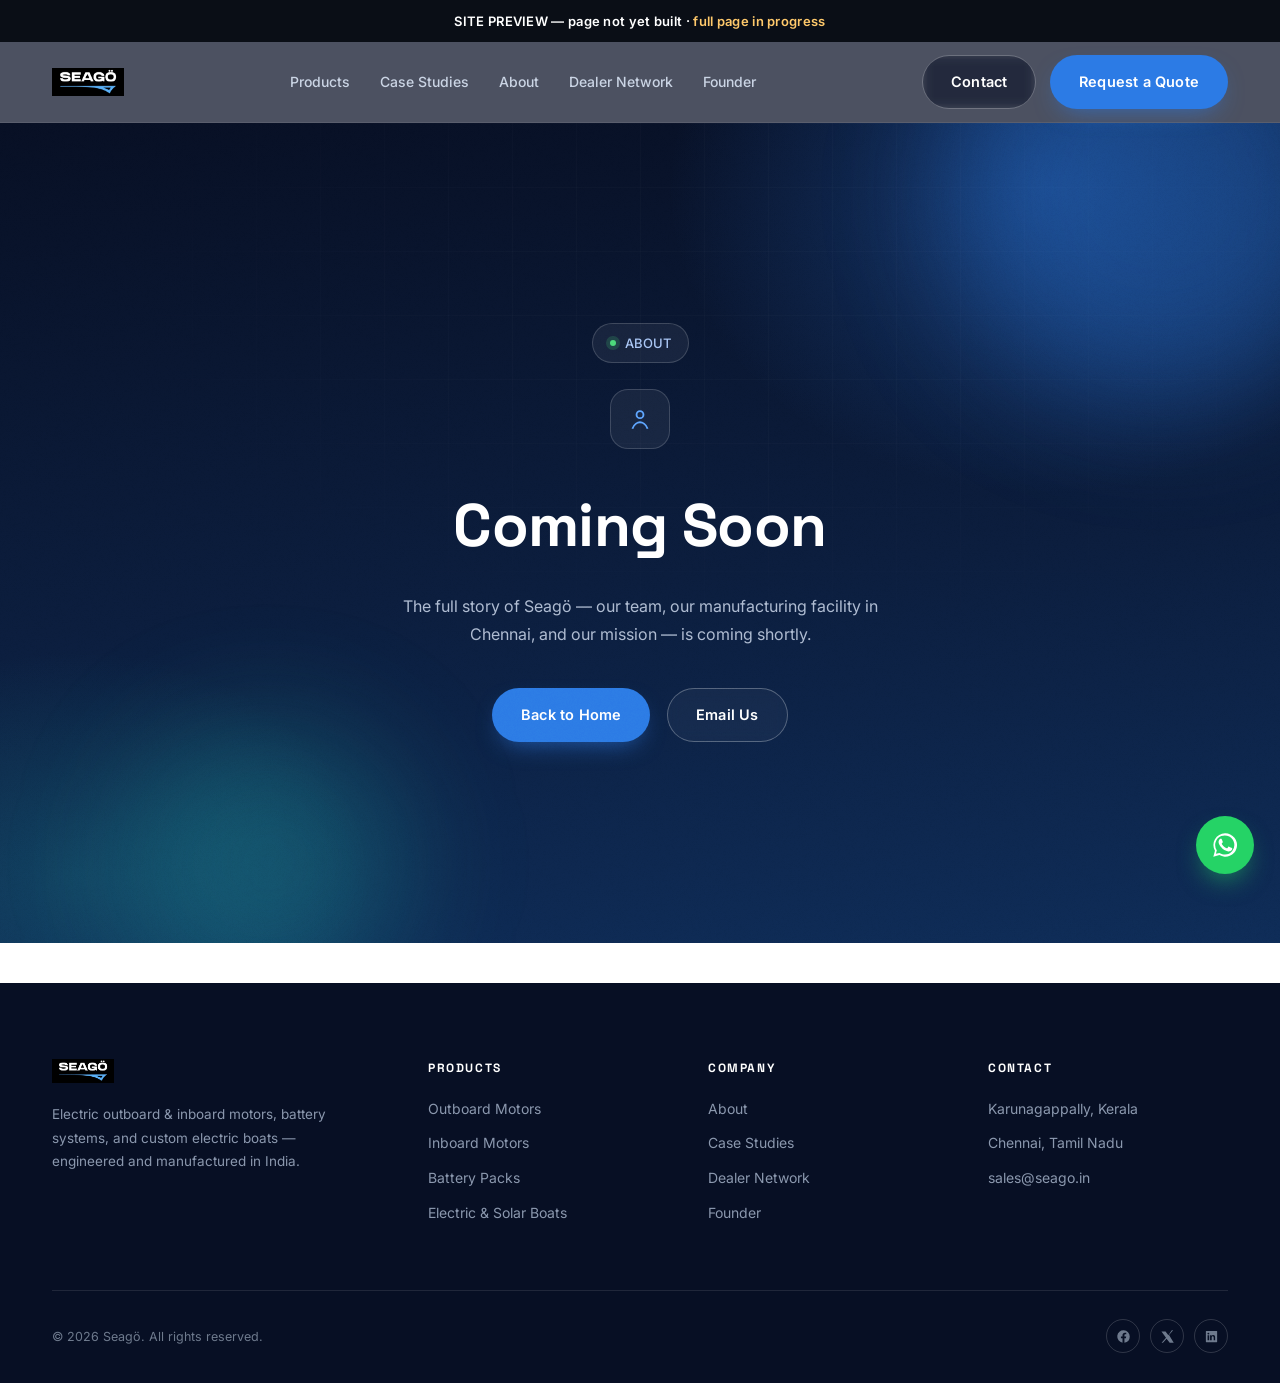
==== about.html @ 205a4355 "Add files via upload" ====
<!DOCTYPE html>
<html lang="en">
<head>
<title>Seagö — About (Coming Soon)</title>

<script>document.documentElement.classList.add('js-ready');</script>
<meta charset="UTF-8">
<meta name="viewport" content="width=device-width, initial-scale=1.0">
<meta name="robots" content="noindex">
<link rel="icon" type="image/svg+xml" href="assets/favicon.svg">
<link rel="preconnect" href="https://fonts.googleapis.com">
<link rel="preconnect" href="https://fonts.gstatic.com" crossorigin>
<link href="https://fonts.googleapis.com/css2?family=Space+Grotesk:wght@500;600;700&family=Inter:wght@400;500;600;700;800&display=swap" rel="stylesheet">
<link rel="stylesheet" href="css/style.css">
<script src="js/main.js" defer></script>
</head>
<body>

<div class="progress" id="progressBar"></div>
<div class="preview-banner">SITE PREVIEW — page not yet built · <span>full page in progress</span></div>

<!-- ================= NAV ================= -->
<header class="nav">
  <div class="wrap nav-row">
    <a class="nav-logo" href="#top"><img src="assets/seago-logo.png" alt="Seagö"></a>
    <nav class="nav-links">
      <a href="products.html">Products</a>
      <a href="case-studies.html">Case Studies</a>
      <a href="about.html">About</a>
      <a href="dealer-network.html">Dealer Network</a>
      <a href="founder.html">Founder</a>
    </nav>
    <div class="nav-cta">
      <a class="btn btn-ghost magnetic" href="contact.html">Contact</a>
      <a class="btn btn-primary magnetic" href="contact.html">Request a Quote</a>
      <button class="burger" id="burger" aria-label="Menu"><span></span><span></span><span></span></button>
    </div>
  </div>
</header>

<div class="mobile-menu" id="mobileMenu">
  <a href="products.html">Products</a>
  <a href="case-studies.html">Case Studies</a>
  <a href="about.html">About</a>
  <a href="dealer-network.html">Dealer Network</a>
  <a href="founder.html">Founder</a>
  <a href="contact.html">Contact</a>
  <a class="btn btn-primary" href="contact.html">Request a Quote</a>
</div>

<!-- ================= COMING SOON ================= -->
<section class="hero soon">
  <div class="grid-overlay"></div>
  <div class="blob blob-1" data-depth="18"></div>
  <div class="blob blob-2" data-depth="-12"></div>
  <div class="cursor-glow"></div>

  <div class="wrap soon-wrap">
    <div class="hero-badge"><span class="dot"></span> ABOUT</div>
    <div class="soon-icon"><svg viewBox="0 0 24 24" fill="none" stroke="currentColor" stroke-width="1.7"><circle cx="12" cy="8" r="3.2"/><path d="M5 21c1.5-4.5 5-6 7-6s5.5 1.5 7 6"/></svg></div>
    <h1 class="soon-title">Coming Soon</h1>
    <p class="soon-text">The full story of Seagö — our team, our manufacturing facility in Chennai, and our mission — is coming shortly.</p>
    <div class="hero-actions">
      <a class="btn btn-primary magnetic" href="index.html">Back to Home</a>
      <a class="btn btn-ghost magnetic" href="mailto:sales@seago.in">Email Us</a>
    </div>
  </div>
</section>

<!-- ================= FOOTER ================= -->
<footer>
  <div class="wrap">
    <div class="footer-grid">
      <div>
        <div class="footer-logo"><img src="assets/seago-logo.png" alt="Seagö"></div>
        <p>Electric outboard &amp; inboard motors, battery systems, and custom electric boats — engineered and manufactured in India.</p>
      </div>
      <div class="footer-col">
        <h5>Products</h5>
        <a href="products.html">Outboard Motors</a>
        <a href="products.html">Inboard Motors</a>
        <a href="products.html">Battery Packs</a>
        <a href="products.html">Electric &amp; Solar Boats</a>
      </div>
      <div class="footer-col">
        <h5>Company</h5>
        <a href="about.html">About</a>
        <a href="case-studies.html">Case Studies</a>
        <a href="dealer-network.html">Dealer Network</a>
        <a href="founder.html">Founder</a>
      </div>
      <div class="footer-col">
        <h5>Contact</h5>
        <a href="contact.html">Karunagappally, Kerala</a>
        <a href="contact.html">Chennai, Tamil Nadu</a>
        <a href="mailto:sales@seago.in">sales@seago.in</a>
      </div>
    </div>
    <div class="footer-bottom">
      <span>© 2026 Seagö. All rights reserved.</span>
      <div class="footer-social">
        <a href="#"><svg viewBox="0 0 24 24" fill="currentColor"><path d="M22 12a10 10 0 1 0-11.6 9.9v-7H7.9V12h2.5V9.8c0-2.5 1.5-3.9 3.8-3.9 1.1 0 2.2.2 2.2.2v2.4h-1.3c-1.2 0-1.6.8-1.6 1.6V12h2.8l-.4 2.9h-2.4v7A10 10 0 0 0 22 12z"/></svg></a>
        <a href="#"><svg viewBox="0 0 24 24" fill="currentColor"><path d="M18.9 2H21l-6.6 7.5L22 22h-6.5l-5-6.6L4.7 22H2.6l7-8-7.3-9.9h6.6l4.5 6z"/></svg></a>
        <a href="#"><svg viewBox="0 0 24 24" fill="currentColor"><path d="M20.4 3H3.6A.6.6 0 0 0 3 3.6v16.8a.6.6 0 0 0 .6.6h16.8a.6.6 0 0 0 .6-.6V3.6a.6.6 0 0 0-.6-.6zM8.3 18.1H5.7V9.9h2.6v8.2zM7 8.8a1.5 1.5 0 1 1 0-3 1.5 1.5 0 0 1 0 3zm11.1 9.3h-2.6v-4.3c0-1 0-2.4-1.5-2.4s-1.7 1.1-1.7 2.3v4.4H9.7V9.9h2.5v1.1a2.7 2.7 0 0 1 2.5-1.4c2.6 0 3.1 1.7 3.1 4v4.5z"/></svg></a>
      </div>
    </div>
  </div>
</footer>

<!-- ================= WHATSAPP FLOAT ================= -->
<a class="wa-float" href="#" aria-label="Chat on WhatsApp">
  <span class="wa-tip">Chat with us</span>
  <svg viewBox="0 0 24 24"><path d="M17.5 14.4c-.3-.1-1.7-.9-2-1-.3-.1-.5-.1-.6.1-.2.3-.7 1-.9 1.2-.2.2-.3.2-.6.1-.3-.1-1.3-.5-2.4-1.5-.9-.8-1.5-1.8-1.7-2.1-.2-.3 0-.5.1-.6.1-.1.3-.3.4-.5.1-.1.2-.3.3-.4.1-.2 0-.4 0-.5 0-.1-.6-1.5-.8-2-.2-.5-.4-.5-.6-.5h-.5c-.2 0-.5.1-.7.3-.3.3-1 1-1 2.4s1 2.8 1.1 3c.1.2 2 3.1 4.9 4.3.7.3 1.2.5 1.7.6.7.2 1.3.2 1.8.1.5-.1 1.7-.7 2-1.4.2-.6.2-1.2.2-1.3-.1-.1-.3-.2-.6-.3z"/><path d="M12 2a10 10 0 0 0-8.6 15L2 22l5.2-1.4A10 10 0 1 0 12 2zm0 18.2c-1.6 0-3.1-.4-4.4-1.2l-.3-.2-3.1.8.8-3-.2-.3A8.2 8.2 0 1 1 12 20.2z"/></svg>
</a>

</body>
</html>
---- css/style.css ----
/* =====================================================================
   Seagö — Homepage v1
   Design tokens
   ===================================================================== */
:root{
  --navy:#070F24;
  --navy-2:#0B1D3D;
  --navy-3:#0E2C57;
  --blue:#2C7BE5;
  --blue-2:#5FA6FF;
  --cyan:#28D4C8;
  --ink:#0E1420;
  --slate:#4B5768;
  --muted:#8892A4;
  --line:#E6E9EF;
  --bg-soft:#F5F7FA;
  --ph-a:#E9EDF2;
  --ph-b:#DCE3EA;
  --radius:18px;
  --maxw:1240px;
}
*{box-sizing:border-box; margin:0; padding:0;}
html{scroll-behavior:smooth;}
body{
  font-family:'Inter',-apple-system,BlinkMacSystemFont,'Segoe UI',sans-serif;
  color:var(--ink);
  background:#fff;
  -webkit-font-smoothing:antialiased;
  line-height:1.55;
  overflow-x:hidden;
}
h1,h2,h3,h4,.disp{ font-family:'Space Grotesk',sans-serif; letter-spacing:-0.01em; }
img{max-width:100%; display:block;}
a{text-decoration:none; color:inherit;}
.wrap{max-width:var(--maxw); margin:0 auto; padding:0 32px;}
.eyebrow{ font-size:12px; font-weight:700; letter-spacing:3px; text-transform:uppercase; font-family:'Space Grotesk',sans-serif;}

/* ---------- buttons ---------- */
.btn{
  display:inline-flex; align-items:center; gap:9px;
  padding:15px 28px; border-radius:999px; font-weight:600; font-size:14.5px;
  letter-spacing:.2px; border:1px solid transparent; cursor:pointer;
  transition:transform .35s cubic-bezier(.2,.8,.2,1), background .25s, border-color .25s, box-shadow .35s;
  white-space:nowrap; position:relative;
}
.btn-primary{ background:var(--blue); color:#fff; box-shadow:0 10px 24px -10px rgba(44,123,229,.7); }
.btn-primary:hover{ background:#1f68cc; box-shadow:0 14px 30px -8px rgba(44,123,229,.85); }
.btn-ghost{ background:rgba(255,255,255,.04); color:#fff; border-color:rgba(255,255,255,.28); backdrop-filter:blur(6px); }
.btn-ghost:hover{ border-color:#fff; background:rgba(255,255,255,.1); }
.btn-outline{ background:transparent; color:var(--navy); border-color:var(--line); }
.btn-outline:hover{ border-color:var(--navy); }
.magnetic{ will-change:transform; }

/* ---------- skeleton placeholders (empty headers / copy) ---------- */
.skel{
  display:block; border-radius:8px;
  background:linear-gradient(90deg, var(--ph-a) 25%, var(--ph-b) 42%, var(--ph-a) 58%);
  background-size:300% 100%;
  animation:shimmer 2.6s ease-in-out infinite;
}
.skel.light{ background:linear-gradient(90deg, rgba(255,255,255,.13) 25%, rgba(255,255,255,.28) 42%, rgba(255,255,255,.13) 58%); background-size:300% 100%; }
@keyframes shimmer{ 0%{background-position:200% 0;} 100%{background-position:-200% 0;} }

/* ---------- image placeholders ---------- */
.ph{
  position:relative; border-radius:var(--radius); overflow:hidden;
  background:repeating-linear-gradient(135deg, var(--ph-a), var(--ph-a) 14px, var(--ph-b) 14px, var(--ph-b) 28px);
  border:1.5px dashed #C7CFDA;
  display:flex; align-items:center; justify-content:center;
  transition:border-color .3s;
}
.card:hover .ph, .case-card:hover .ph{ border-color:var(--blue-2); }
.ph__chip{
  position:absolute; top:14px; left:14px; background:rgba(255,255,255,.9); backdrop-filter:blur(4px);
  border-radius:999px; padding:5px 11px; font-size:10px; font-weight:700; letter-spacing:1px; text-transform:uppercase;
  color:var(--slate); border:1px solid #fff;
}
.ph__inner{
  display:flex; flex-direction:column; align-items:center; gap:10px;
  text-align:center; padding:22px; color:#95A0AF;
}
.ph__inner svg{ width:32px; height:32px; opacity:.8; }
.ph__inner span{ font-size:11.5px; font-weight:600; letter-spacing:.4px; line-height:1.5; max-width:230px; }

/* ---------- scroll progress ---------- */
.progress{ position:fixed; top:0; left:0; height:3px; width:0%; background:linear-gradient(90deg,var(--blue),var(--cyan)); z-index:80; transition:width .1s linear; }

/* ---------- cursor glow (desktop hero only) ---------- */
.cursor-glow{
  position:absolute; width:420px; height:420px; border-radius:50%; pointer-events:none;
  background:radial-gradient(circle, rgba(95,166,255,.16), transparent 70%);
  transform:translate(-50%,-50%); left:50%; top:40%; opacity:0; transition:opacity .4s; will-change:transform;
}
.hero:hover .cursor-glow{ opacity:1; }

/* ================= NAV ================= */
header.nav{
  position:sticky; top:0; z-index:60;
  background:rgba(7,15,36,.72); backdrop-filter:blur(14px); -webkit-backdrop-filter:blur(14px);
  border-bottom:1px solid rgba(255,255,255,.08); transition:box-shadow .3s;
}
.nav-row{ display:flex; align-items:center; justify-content:space-between; height:80px; }
.nav-logo img{ height:28px; width:auto; }
.nav-links{ display:flex; align-items:center; gap:30px; }
.nav-links a{ color:#CBD5E5; font-size:14px; font-weight:500; transition:color .2s; position:relative; }
.nav-links a::after{ content:''; position:absolute; left:0; bottom:-6px; width:0; height:1.5px; background:var(--blue-2); transition:width .25s; }
.nav-links a:hover{ color:#fff; }
.nav-links a:hover::after{ width:100%; }
.nav-cta{ display:flex; align-items:center; gap:14px; }
.burger{ display:none; width:42px; height:42px; border-radius:10px; border:1px solid rgba(255,255,255,.2); background:rgba(255,255,255,.04); align-items:center; justify-content:center; flex-direction:column; gap:4px; cursor:pointer; }
.burger span{ width:18px; height:1.6px; background:#fff; display:block; transition:transform .3s, opacity .3s; }
.burger.open span:nth-child(1){ transform:translateY(5.6px) rotate(45deg); }
.burger.open span:nth-child(2){ opacity:0; }
.burger.open span:nth-child(3){ transform:translateY(-5.6px) rotate(-45deg); }

.mobile-menu{
  position:fixed; inset:80px 0 0 0; background:rgba(7,15,36,.98); backdrop-filter:blur(10px);
  z-index:55; display:flex; flex-direction:column; padding:36px 28px; gap:6px;
  transform:translateY(-12px); opacity:0; pointer-events:none; transition:opacity .28s, transform .28s;
  overflow-y:auto;
}
.mobile-menu.open{ opacity:1; transform:translateY(0); pointer-events:auto; }
.mobile-menu a{ color:#fff; font-size:21px; font-weight:600; padding:13px 4px; border-bottom:1px solid rgba(255,255,255,.08); font-family:'Space Grotesk',sans-serif; }
.mobile-menu .btn{ margin-top:22px; align-self:flex-start; }

/* ================= HERO ================= */
.hero{
  position:relative; overflow:hidden;
  padding:100px 0 70px;
  background:
    radial-gradient(48% 60% at 82% 8%, rgba(44,123,229,.34), transparent 62%),
    radial-gradient(38% 46% at 6% 92%, rgba(40,212,200,.16), transparent 60%),
    linear-gradient(175deg, var(--navy) 0%, var(--navy-2) 55%, var(--navy-3) 100%);
}
.hero::after{ content:''; position:absolute; inset:0; background-image:url('../assets/grain.png'); background-size:180px 180px; mix-blend-mode:overlay; opacity:.5; pointer-events:none; }
.blob{ position:absolute; border-radius:50%; filter:blur(60px); pointer-events:none; will-change:transform; }
.blob-1{ width:420px; height:420px; background:rgba(44,123,229,.35); top:-140px; right:-90px; }
.blob-2{ width:280px; height:280px; background:rgba(40,212,200,.22); bottom:-60px; left:10%; }
.grid-overlay{
  position:absolute; inset:0; pointer-events:none; opacity:.35;
  background-image:
    linear-gradient(rgba(255,255,255,.05) 1px, transparent 1px),
    linear-gradient(90deg, rgba(255,255,255,.05) 1px, transparent 1px);
  background-size:64px 64px;
  mask-image:radial-gradient(70% 60% at 60% 20%, #000 30%, transparent 78%);
}
.hero-grid{
  position:relative; display:grid; grid-template-columns:1.08fr .92fr; gap:64px; align-items:center;
}
.hero-badge{
  display:inline-flex; align-items:center; gap:9px;
  background:rgba(255,255,255,.06); border:1px solid rgba(255,255,255,.16);
  padding:9px 17px; border-radius:999px; color:#A9C6F5; margin-bottom:30px; font-size:13px; font-weight:500;
}
.hero-badge .dot{ width:6px; height:6px; border-radius:50%; background:#4CD97B; box-shadow:0 0 0 4px rgba(76,217,123,.18); }
.hero-copy .skel{ margin-bottom:18px; }
.hero-copy .h1-line{ height:clamp(46px,6.4vw,72px); }
.hero-copy .h1-line:nth-of-type(1){ width:94%; }
.hero-copy .h1-line:nth-of-type(2){ width:70%; }
.hero-sub{ margin-top:28px; margin-bottom:40px; max-width:470px; }
.hero-sub .sub-line{ height:15px; margin-bottom:12px; }
.hero-actions{ display:flex; gap:16px; flex-wrap:wrap; }
.hero-stats{ display:flex; gap:44px; margin-top:68px; flex-wrap:wrap; }
.hero-stat b{ display:block; font-size:32px; font-weight:700; color:#fff; font-family:'Space Grotesk',sans-serif; }
.hero-stat span{ display:block; font-size:11.5px; color:#8FA0BC; font-weight:600; letter-spacing:1.2px; text-transform:uppercase; margin-top:5px; }
/* ---------- coming soon (stub pages) ---------- */
.soon{ min-height:calc(100vh - 80px); display:flex; align-items:center; padding:80px 0; }
.soon-wrap{ position:relative; text-align:center; max-width:640px; margin:0 auto; }
.soon-icon{ width:60px; height:60px; border-radius:18px; background:rgba(255,255,255,.06); border:1px solid rgba(255,255,255,.16); display:flex; align-items:center; justify-content:center; margin:0 auto 30px; }
.soon-icon svg{ width:26px; height:26px; color:#5FA6FF; }
.soon-title{ font-family:'Space Grotesk',sans-serif; font-size:clamp(38px,6vw,60px); color:#fff; font-weight:700; margin:8px 0 20px; letter-spacing:-0.01em; }
.soon-text{ color:#AEBBD1; font-size:16px; line-height:1.75; max-width:480px; margin:0 auto 40px; }
.soon .hero-actions{ justify-content:center; }
.soon .hero-badge{ margin-bottom:26px; }

.hero-visual{ position:relative; }
.hero-visual .ph{ aspect-ratio:4/5; background:repeating-linear-gradient(135deg, rgba(255,255,255,.05), rgba(255,255,255,.05) 14px, rgba(255,255,255,.09) 14px, rgba(255,255,255,.09) 28px); border-color:rgba(255,255,255,.22); box-shadow:0 40px 80px -30px rgba(0,0,0,.6); }
.hero-visual .ph__inner{ color:#C3CEE0; }
.hero-visual .float-card{
  position:absolute; left:-30px; bottom:-24px; background:#fff; border-radius:14px;
  padding:16px 20px; box-shadow:0 24px 46px -14px rgba(0,0,0,.4); display:flex; align-items:center; gap:12px;
  width:220px;
}
.hero-visual .float-card .ic{ width:38px; height:38px; border-radius:10px; background:var(--bg-soft); display:flex; align-items:center; justify-content:center; flex:none; }
.hero-visual .float-card .ic svg{ width:20px; height:20px; color:var(--blue); }
.scroll-cue{ position:relative; margin:64px auto 0; display:flex; flex-direction:column; align-items:center; gap:8px; color:#7C8CAB; font-size:10.5px; letter-spacing:2px; text-transform:uppercase; }
.scroll-cue .line{ width:1px; height:30px; background:linear-gradient(#7C8CAB, transparent); animation:cueMove 1.8s ease-in-out infinite; }
@keyframes cueMove{ 0%{ transform:scaleY(0); transform-origin:top; } 50%{ transform:scaleY(1); transform-origin:top; } 51%{ transform-origin:bottom; } 100%{ transform:scaleY(0); transform-origin:bottom; } }

/* ---------- animated wave motif (marine identity) ---------- */
.wave-wrap{ position:relative; height:110px; margin-top:10px; }
.wave-wrap svg{ position:absolute; inset:0; width:100%; height:100%; }
.wave-path{ stroke:url(#waveGrad); stroke-width:2; fill:none; stroke-dasharray:6 10; animation:waveFlow 5s linear infinite; opacity:.7; }
.wave-path.p2{ stroke-width:1.4; opacity:.4; animation-duration:7s; animation-direction:reverse; }
@keyframes waveFlow{ to{ stroke-dashoffset:-160; } }

.angle-div{ position:relative; height:64px; background:#fff; margin-top:-2px; }
.angle-div svg{ position:absolute; bottom:0; left:0; width:100%; height:100%; }

/* ================= TRUST MARQUEE ================= */
.trust{ padding:38px 0; border-bottom:1px solid var(--line); overflow:hidden; }
.trust-row{ display:flex; align-items:center; gap:36px; }
.trust-label{ font-size:11.5px; font-weight:700; letter-spacing:2px; color:var(--muted); text-transform:uppercase; white-space:nowrap; flex:none; }
.marquee{ overflow:hidden; flex:1; mask-image:linear-gradient(90deg, transparent, #000 8%, #000 92%, transparent); }
.marquee-track{ display:flex; gap:16px; width:max-content; animation:scrollX 22s linear infinite; }
.marquee:hover .marquee-track{ animation-play-state:paused; }
@keyframes scrollX{ from{ transform:translateX(0);} to{ transform:translateX(-50%);} }
.trust-logos .ph{ width:128px; height:42px; border-radius:9px; flex:none; }
.trust-logos .ph__inner{ padding:0; gap:0; }
.trust-logos .ph__inner svg{ width:17px; height:17px; }

/* ================= SECTION ================= */
.section{ padding:110px 0; position:relative; }
.section.soft{ background:var(--bg-soft); }
.section-head{ max-width:660px; margin:0 auto 60px; text-align:center; }
.section-head .eyebrow{ color:var(--blue); display:block; margin-bottom:16px; }
.section-head .skel{ margin:0 auto; }
.section-head .h2-line{ height:40px; width:76%; margin-bottom:16px; }
.section-head .p-line{ height:14px; width:58%; margin-top:20px; }
.section-head .p-line:last-child{ width:42%; }

/* ================= PRODUCT GRID (with 3D tilt) ================= */
.grid-4{ display:grid; grid-template-columns:repeat(4,1fr); gap:26px; }
.tilt{ perspective:900px; }
.card{
  background:#fff; border:1px solid var(--line); border-radius:var(--radius);
  overflow:hidden; transition:transform .35s cubic-bezier(.2,.8,.2,1), box-shadow .35s;
  transform-style:preserve-3d;
}
.card:hover{ box-shadow:0 26px 44px -22px rgba(10,25,50,.28); }
.card .ph{ aspect-ratio:1/1; border-radius:0; border-width:0 0 1px 0; }
.card-body{ padding:24px; }
.card-body h3{ font-size:17px; font-weight:600; margin-bottom:11px; }
.card-body .skel{ height:11px; margin-bottom:8px; }
.card-body .skel:nth-child(2){ width:92%; }
.card-body .skel:nth-child(3){ width:70%; }
.card-link{ margin-top:17px; display:inline-flex; align-items:center; gap:6px; font-size:13.5px; font-weight:600; color:var(--blue); transition:gap .25s; }
.card-link:hover{ gap:10px; }

/* ================= CASE STUDIES ================= */
.grid-3{ display:grid; grid-template-columns:repeat(3,1fr); gap:26px; }
.case-card{ border-radius:var(--radius); overflow:hidden; border:1px solid var(--line); background:#fff; transition:transform .35s, box-shadow .35s; transform-style:preserve-3d; }
.case-card:hover{ box-shadow:0 26px 44px -22px rgba(10,25,50,.22); }
.case-card .ph{ aspect-ratio:16/11; border-radius:0; border-width:0 0 1px 0; }
.case-body{ padding:26px; }
.case-tag{ font-size:11px; font-weight:700; letter-spacing:1.4px; text-transform:uppercase; color:var(--blue); margin-bottom:11px; display:block;}
.case-body h3{ font-size:18px; font-weight:600; margin-bottom:13px; line-height:1.35; }
.case-body .skel{ height:10px; margin-bottom:7px; }
.case-body .skel:last-of-type{ width:65%; }

/* ================= WHY (editorial split) ================= */
.why-grid{ display:grid; grid-template-columns:.85fr 1.15fr; gap:70px; align-items:start; }
.why-left{ position:sticky; top:110px; }
.why-left .eyebrow{ color:var(--blue); display:block; margin-bottom:18px; }
.why-left .skel{ margin-bottom:16px; }
.why-left .big-line{ height:44px; }
.why-left .big-line:nth-of-type(1){ width:92%; }
.why-left .big-line:nth-of-type(2){ width:80%; }
.why-left .p-line{ height:13px; margin-top:20px; }
.why-left .p-line:nth-of-type(3){ width:100%; }
.why-left .p-line:nth-of-type(4){ width:82%; }
.feat-list{ display:flex; flex-direction:column; }
.feat-row{ display:flex; gap:24px; padding:32px 0; border-top:1px solid var(--line); transition:padding-left .3s; }
.feat-row:hover{ padding-left:8px; }
.feat-row:last-child{ border-bottom:1px solid var(--line); }
.feat-row .ic{ width:54px; height:54px; border-radius:15px; background:var(--bg-soft); border:1px solid var(--line); display:flex; align-items:center; justify-content:center; flex:none; transition:background .3s, border-color .3s; }
.feat-row:hover .ic{ background:#EAF2FF; border-color:var(--blue-2); }
.feat-row .ic svg{ width:24px; height:24px; color:var(--blue); }
.feat-row .ft-body{ flex:1; }
.feat-row h4{ font-size:16.5px; font-weight:600; margin-bottom:10px; }
.feat-row .skel{ height:10px; margin-bottom:7px; }
.feat-row .skel:last-child{ width:72%; }
.feat-row .idx{ font-family:'Space Grotesk',sans-serif; font-size:12.5px; color:var(--muted); font-weight:600; margin-bottom:8px; display:block; }

/* ================= CTA BANNER ================= */
.cta{
  background:
    radial-gradient(55% 90% at 50% 0%, rgba(44,123,229,.4), transparent 65%),
    linear-gradient(120deg, var(--navy) 0%, var(--navy-3) 100%);
  border-radius:32px; padding:80px 60px; text-align:center; position:relative; overflow:hidden;
}
.cta::after{ content:''; position:absolute; inset:0; background-image:url('../assets/grain.png'); background-size:180px 180px; mix-blend-mode:overlay; opacity:.5; }
.cta-inner{ position:relative; }
.cta .skel{ margin:0 auto 16px; }
.cta .h2-line{ height:42px; width:58%; }
.cta .p-line{ height:14px; width:36%; margin:24px auto 36px; }
.cta-actions{ display:flex; justify-content:center; gap:16px; flex-wrap:wrap; }

/* ================= FOOTER ================= */
footer{ background:var(--navy); color:#B9C3D4; padding:76px 0 30px; margin-top:40px; }
.footer-grid{ display:grid; grid-template-columns:1.4fr 1fr 1fr 1fr; gap:40px; padding-bottom:54px; border-bottom:1px solid rgba(255,255,255,.1); }
.footer-logo img{ height:24px; margin-bottom:20px; }
.footer-grid p{ font-size:13.5px; line-height:1.75; max-width:280px; color:#8B98AE; }
.footer-col h5{ font-size:12px; letter-spacing:1.6px; text-transform:uppercase; color:#fff; margin-bottom:20px; font-weight:700; font-family:'Space Grotesk',sans-serif; }
.footer-col a{ display:block; font-size:14px; color:#8B98AE; margin-bottom:13px; transition:color .2s; }
.footer-col a:hover{ color:#fff; }
.footer-bottom{ display:flex; justify-content:space-between; align-items:center; padding-top:28px; font-size:12.5px; color:#6E7A8D; flex-wrap:wrap; gap:12px; }
.footer-social{ display:flex; gap:10px; }
.footer-social a{ width:34px; height:34px; border-radius:50%; border:1px solid rgba(255,255,255,.16); display:flex; align-items:center; justify-content:center; transition:border-color .2s, background .2s; }
.footer-social a:hover{ border-color:#fff; background:rgba(255,255,255,.06); }
.footer-social svg{ width:15px; height:15px; }

/* ================= WHATSAPP FLOAT ================= */
.wa-float{
  position:fixed; right:26px; bottom:26px; width:58px; height:58px; border-radius:50%;
  background:#25D366; display:flex; align-items:center; justify-content:center;
  box-shadow:0 12px 26px -8px rgba(37,211,102,.6); z-index:60; cursor:pointer;
  animation:pulse 2.6s ease-in-out infinite;
}
.wa-float svg{ width:28px; height:28px; fill:#fff; }
.wa-tip{
  position:absolute; right:70px; top:50%; transform:translateY(-50%) translateX(6px);
  background:#12161C; color:#fff; font-size:12.5px; font-weight:600; padding:8px 13px; border-radius:8px;
  white-space:nowrap; opacity:0; pointer-events:none; transition:opacity .2s, transform .2s;
}
.wa-float:hover .wa-tip{ opacity:1; transform:translateY(-50%) translateX(0); }
@keyframes pulse{ 0%,100%{ box-shadow:0 12px 26px -8px rgba(37,211,102,.6);} 50%{ box-shadow:0 12px 30px -4px rgba(37,211,102,.9);} }

/* ================= PREVIEW BANNER ================= */
.preview-banner{
  background:#0A0E16; color:#fff; text-align:center; font-size:13px; font-weight:600;
  padding:11px 16px; letter-spacing:.3px;
}
.preview-banner span{ color:#FFC96B; }

/* ================= reveal-on-scroll (staggered) ================= */
.reveal{ opacity:1; transform:none; }
.js-ready .reveal{
  opacity:0; transform:translateY(22px);
  transition:opacity .8s cubic-bezier(.2,.7,.2,1), transform .8s cubic-bezier(.2,.7,.2,1);
  transition-delay:var(--d, 0ms);
}
.js-ready .reveal.in{ opacity:1; transform:translateY(0); }

/* ================= RESPONSIVE ================= */
@media (max-width:1080px){
  .nav-links{ gap:20px; }
  .nav-links a:nth-child(4){ display:none; } /* Dealer Network tucks into mobile menu first */
}
@media (max-width:980px){
  .hero-grid{ grid-template-columns:1fr; gap:56px; }
  .hero-visual{ order:-1; max-width:420px; margin:0 auto; }
  .grid-4{ grid-template-columns:repeat(2,1fr); }
  .grid-3{ grid-template-columns:1fr; }
  .why-grid{ grid-template-columns:1fr; gap:44px; }
  .why-left{ position:static; }
  .footer-grid{ grid-template-columns:1fr 1fr; row-gap:36px; }
}
@media (max-width:720px){
  .wrap{ padding:0 20px; }
  .nav-links{ display:none; }
  .nav-cta .btn-ghost{ display:none; }
  .burger{ display:flex; }
  .grid-4{ grid-template-columns:1fr 1fr; }
  .hero{ padding:60px 0 56px; }
  .hero-stats{ gap:30px 34px; }
  .wave-wrap{ height:70px; }
  .cta{ padding:56px 26px; border-radius:22px; }
  .cta .h2-line{ width:88%; }
  .cta .p-line{ width:70%; }
  .footer-grid{ grid-template-columns:1fr; }
  .trust-row{ flex-direction:column; align-items:flex-start; gap:16px; }
  .hero-visual .float-card{ display:none; }
  .preview-banner{ font-size:11px; padding:9px 12px; }
  .scroll-cue{ display:none; }
  .cursor-glow{ display:none; }
}
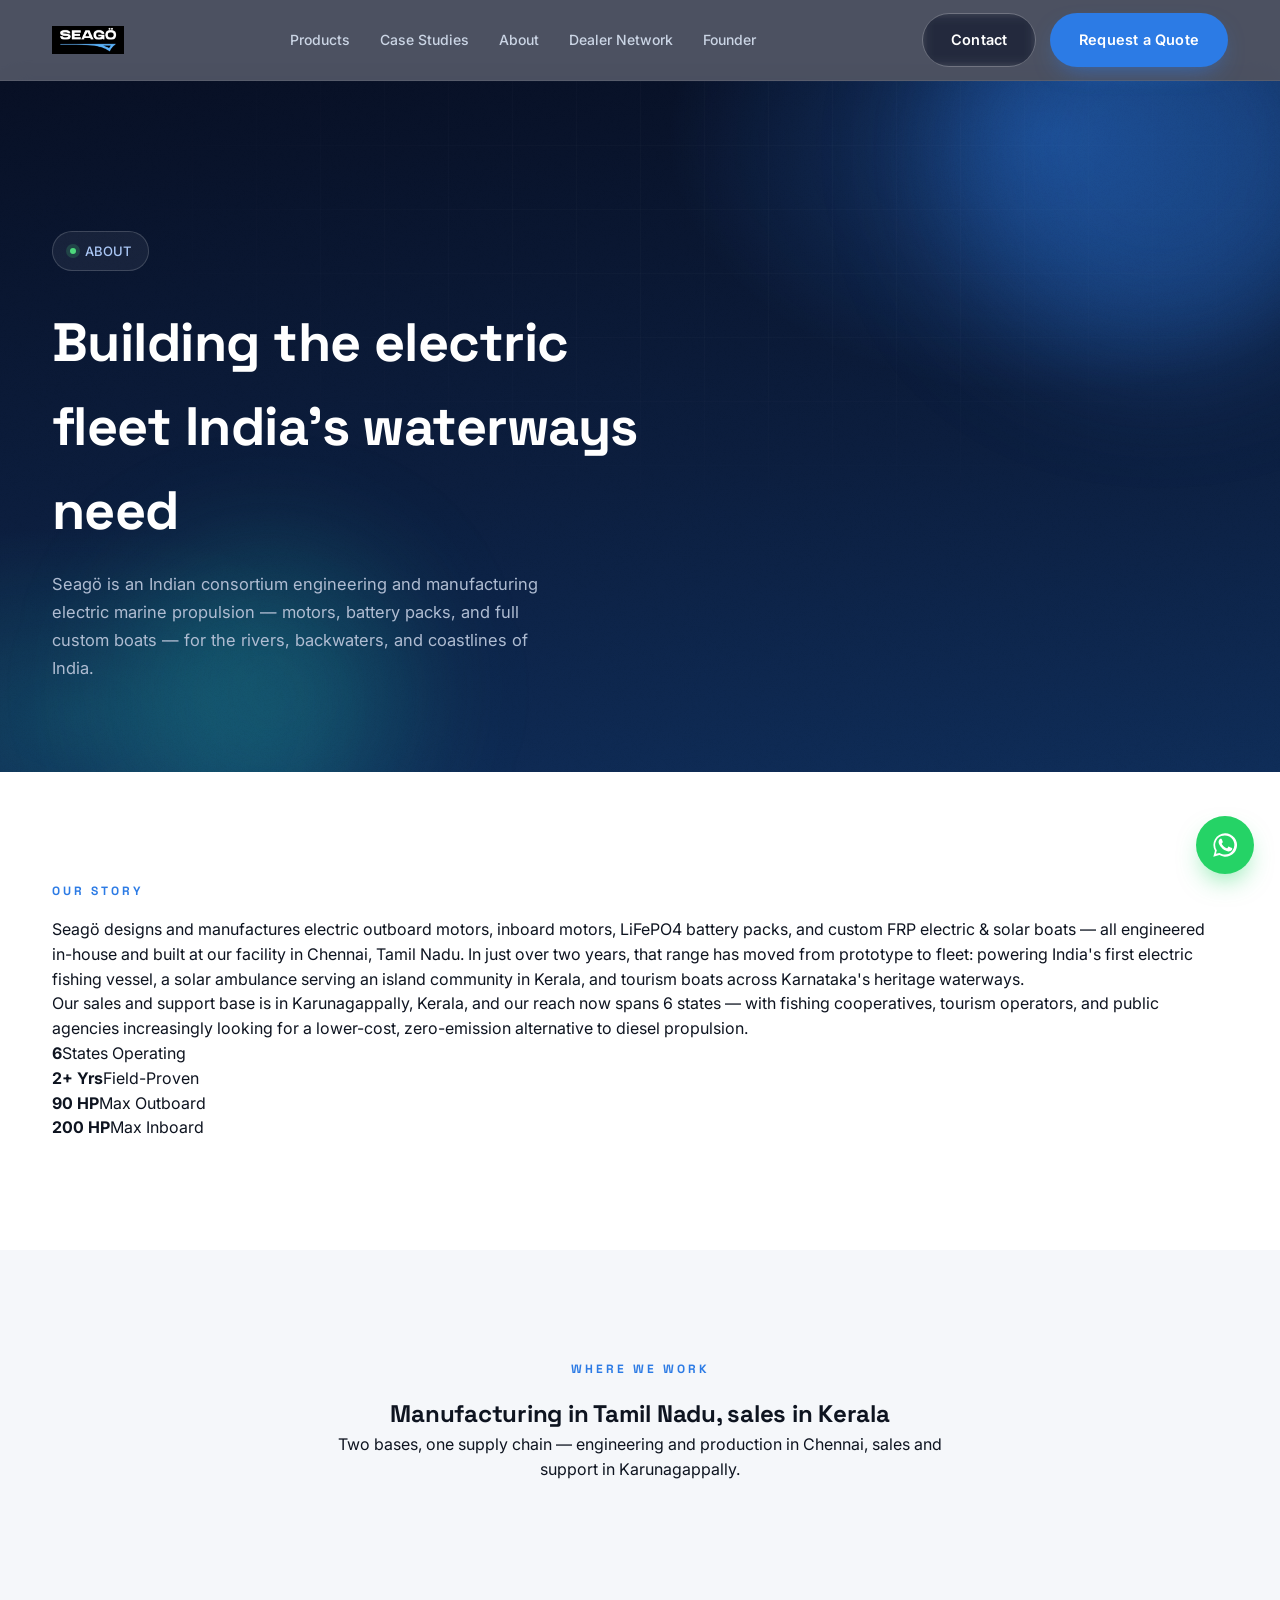
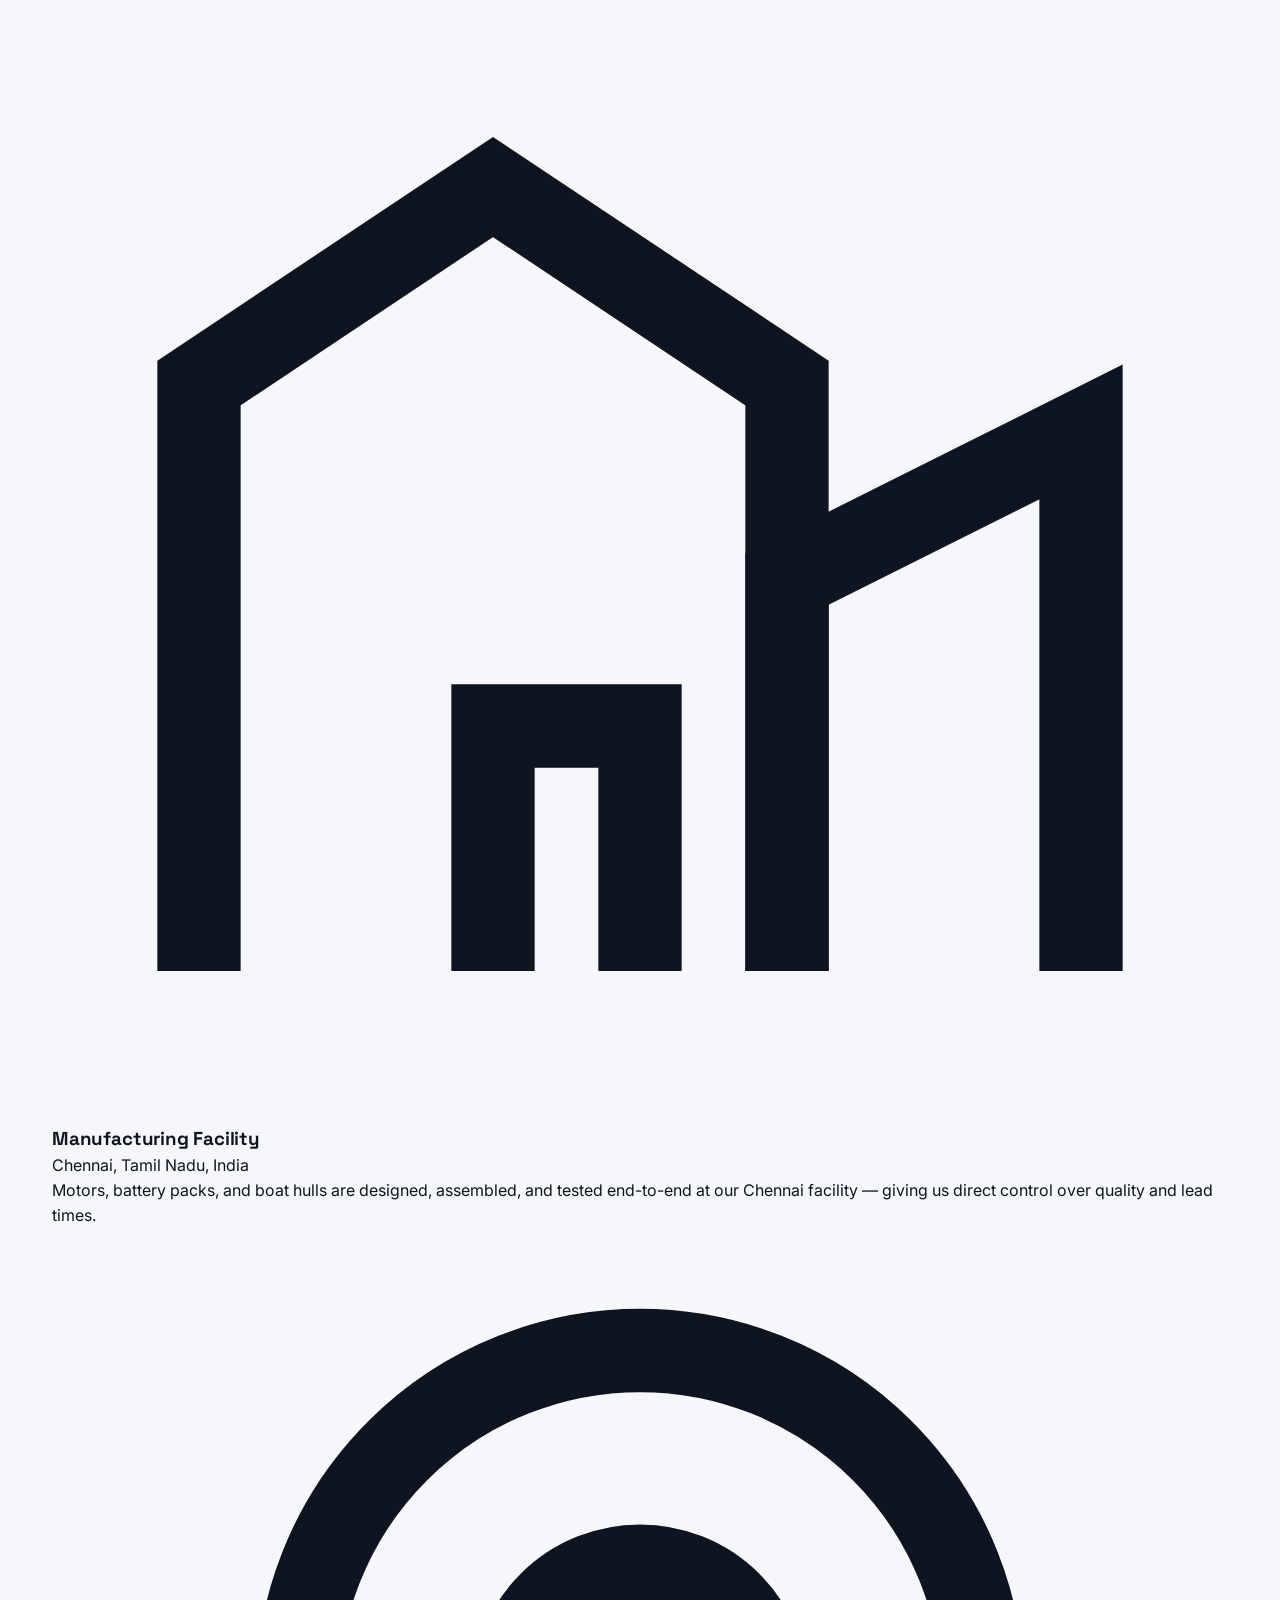
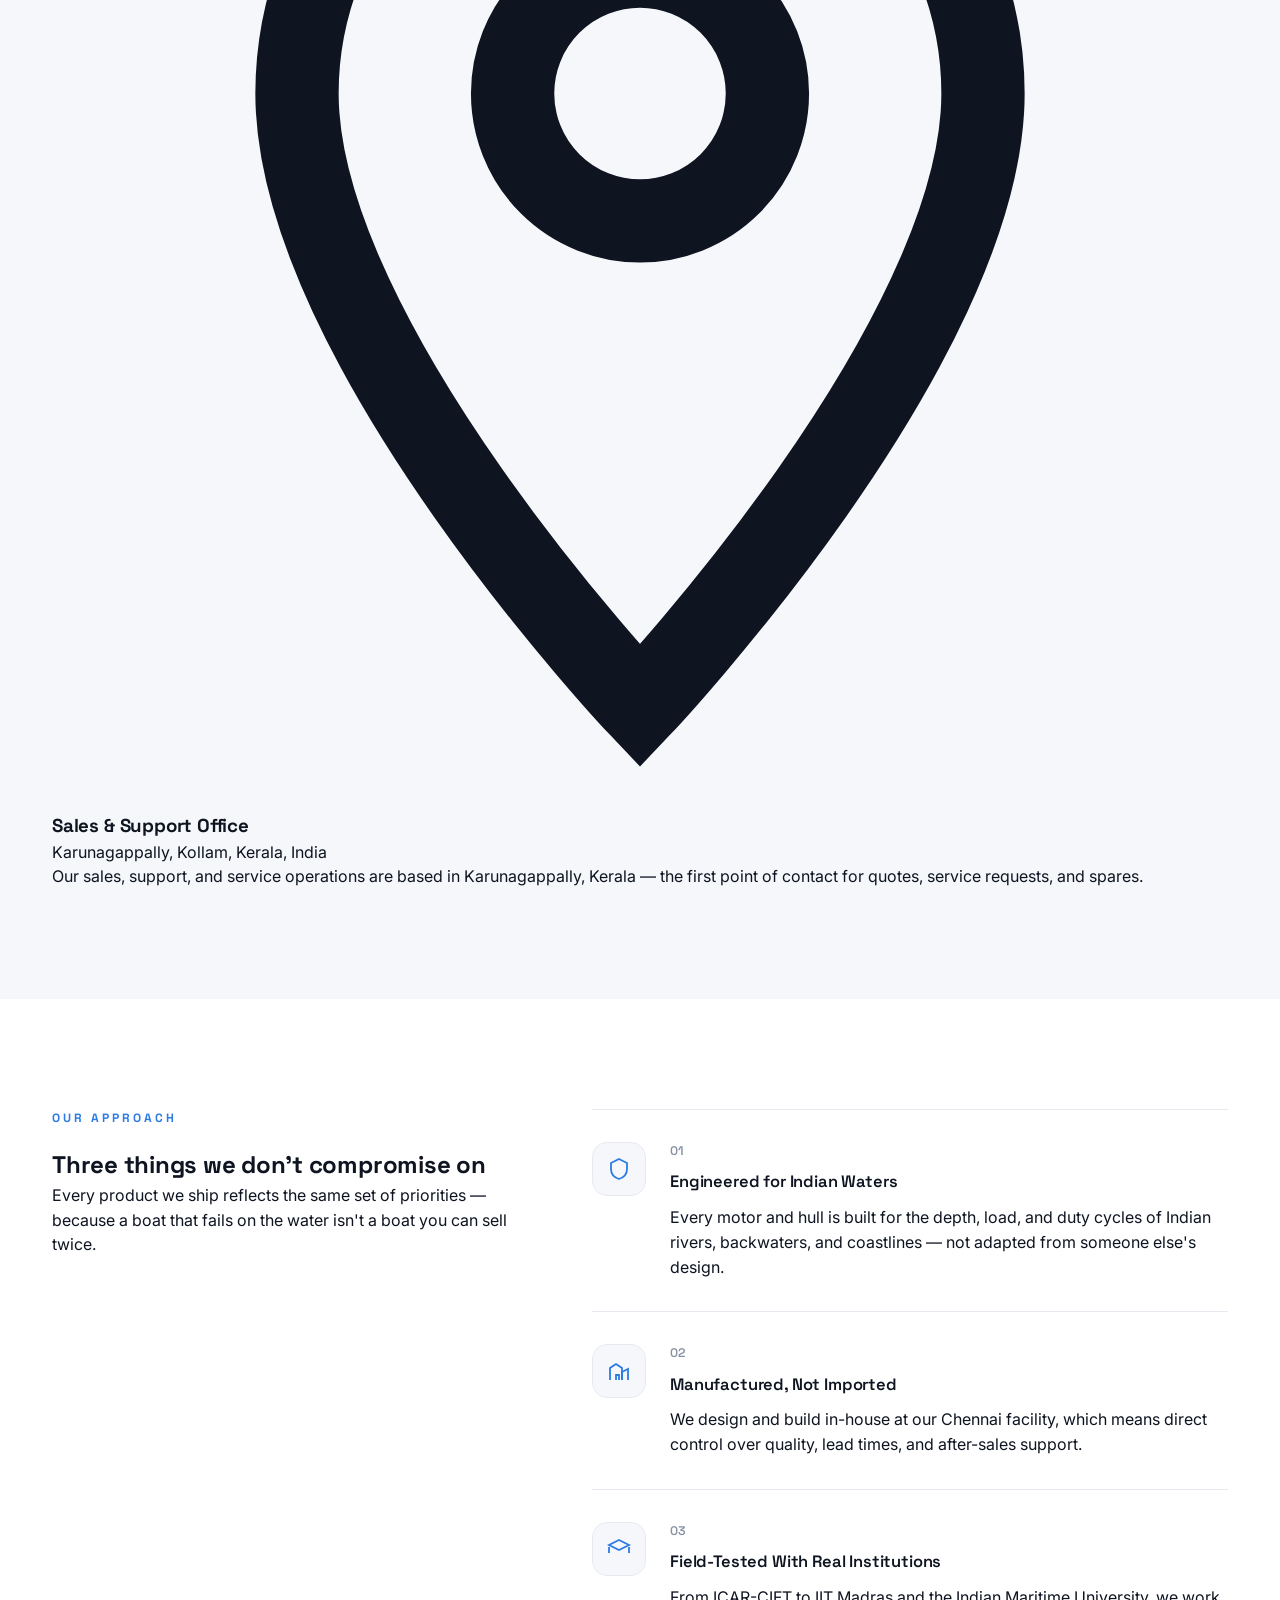
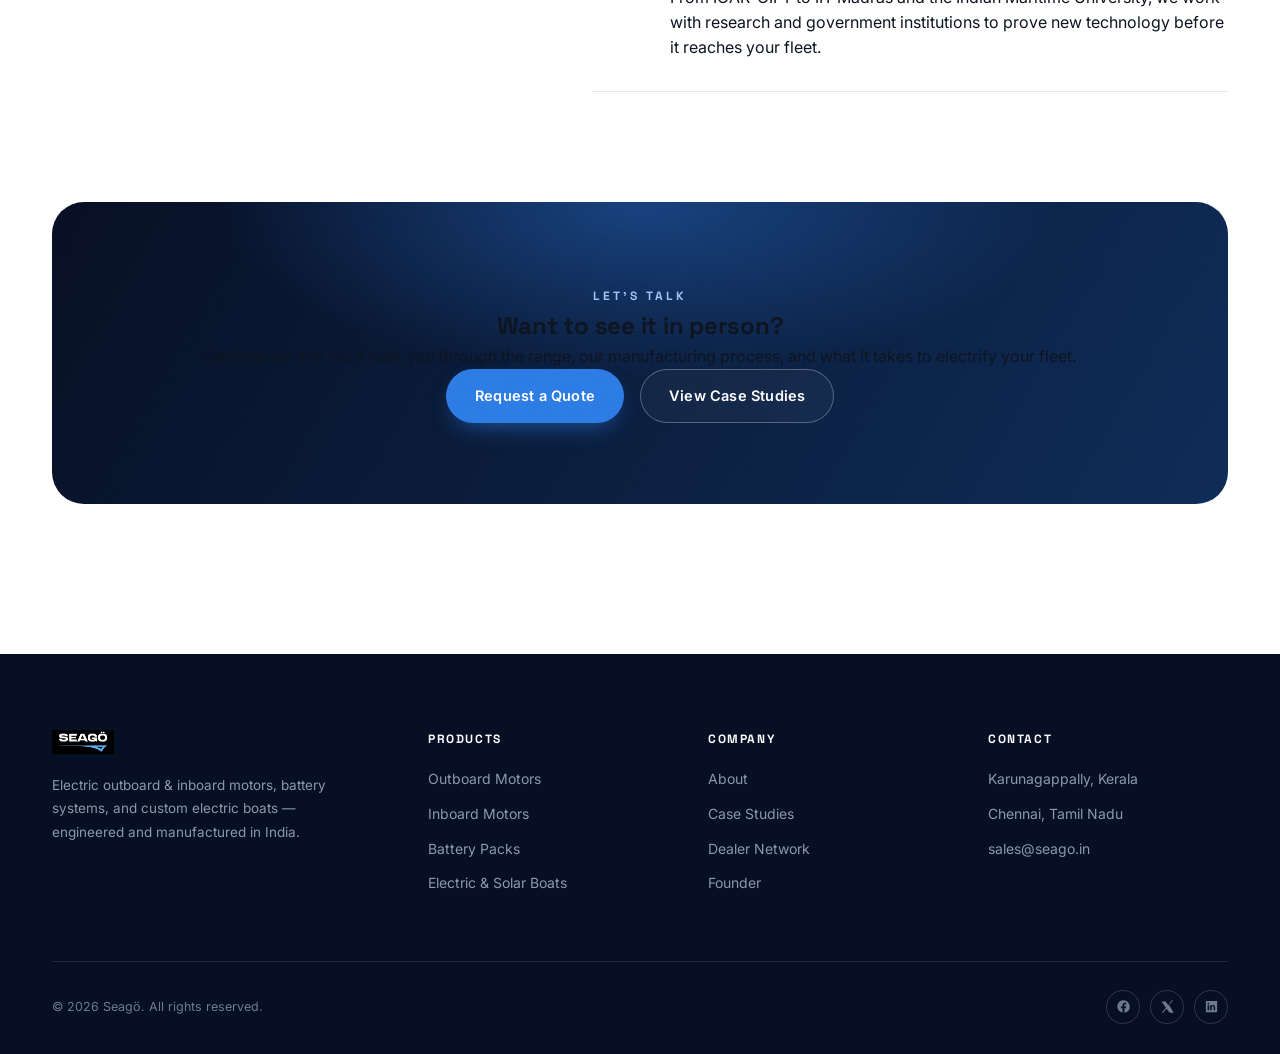
==== commit ba131f1b: "Add files via upload" ====
--- a/about.html
+++ b/about.html
@@ -1,12 +1,12 @@
 <!DOCTYPE html>
 <html lang="en">
 <head>
-<title>Seagö — About (Coming Soon)</title>
+<title>Seagö — About Us</title>
 
 <script>document.documentElement.classList.add('js-ready');</script>
 <meta charset="UTF-8">
 <meta name="viewport" content="width=device-width, initial-scale=1.0">
-<meta name="robots" content="noindex">
+<meta name="description" content="Seagö designs and manufactures electric marine propulsion in Chennai, Tamil Nadu — deployed across 6 states from a sales &amp; support base in Karunagappally, Kerala.">
 <link rel="icon" type="image/svg+xml" href="assets/favicon.svg">
 <link rel="preconnect" href="https://fonts.googleapis.com">
 <link rel="preconnect" href="https://fonts.gstatic.com" crossorigin>
@@ -17,12 +17,11 @@
 <body>
 
 <div class="progress" id="progressBar"></div>
-<div class="preview-banner">SITE PREVIEW — page not yet built · <span>full page in progress</span></div>
 
 <!-- ================= NAV ================= -->
 <header class="nav">
   <div class="wrap nav-row">
-    <a class="nav-logo" href="#top"><img src="assets/seago-logo.png" alt="Seagö"></a>
+    <a class="nav-logo" href="index.html#top"><img src="assets/seago-logo.png" alt="Seagö"></a>
     <nav class="nav-links">
       <a href="products.html">Products</a>
       <a href="case-studies.html">Case Studies</a>
@@ -48,21 +47,113 @@
   <a class="btn btn-primary" href="contact.html">Request a Quote</a>
 </div>
 
-<!-- ================= COMING SOON ================= -->
-<section class="hero soon">
+<!-- ================= PAGE HEADER ================= -->
+<section class="hero page-hero">
   <div class="grid-overlay"></div>
-  <div class="blob blob-1" data-depth="18"></div>
-  <div class="blob blob-2" data-depth="-12"></div>
+  <div class="blob blob-1" data-depth="14"></div>
+  <div class="blob blob-2" data-depth="-10"></div>
   <div class="cursor-glow"></div>
 
-  <div class="wrap soon-wrap">
-    <div class="hero-badge"><span class="dot"></span> ABOUT</div>
-    <div class="soon-icon"><svg viewBox="0 0 24 24" fill="none" stroke="currentColor" stroke-width="1.7"><circle cx="12" cy="8" r="3.2"/><path d="M5 21c1.5-4.5 5-6 7-6s5.5 1.5 7 6"/></svg></div>
-    <h1 class="soon-title">Coming Soon</h1>
-    <p class="soon-text">The full story of Seagö — our team, our manufacturing facility in Chennai, and our mission — is coming shortly.</p>
-    <div class="hero-actions">
-      <a class="btn btn-primary magnetic" href="index.html">Back to Home</a>
-      <a class="btn btn-ghost magnetic" href="mailto:sales@seago.in">Email Us</a>
+  <div class="wrap">
+    <div class="hero-badge reveal"><span class="dot"></span> ABOUT</div>
+    <h1 class="page-title reveal">Building the electric fleet India's waterways need</h1>
+    <p class="page-sub reveal">Seagö is an Indian consortium engineering and manufacturing electric marine propulsion — motors, battery packs, and full custom boats — for the rivers, backwaters, and coastlines of India.</p>
+  </div>
+</section>
+
+<!-- ================= STORY ================= -->
+<section class="section">
+  <div class="wrap">
+    <div class="about-story reveal">
+      <span class="eyebrow" style="color:var(--blue); display:block; margin-bottom:16px;">Our Story</span>
+      <p>Seagö designs and manufactures electric outboard motors, inboard motors, LiFePO4 battery packs, and custom FRP electric &amp; solar boats — all engineered in-house and built at our facility in Chennai, Tamil Nadu. In just over two years, that range has moved from prototype to fleet: powering India's first electric fishing vessel, a solar ambulance serving an island community in Kerala, and tourism boats across Karnataka's heritage waterways.</p>
+      <p>Our sales and support base is in Karunagappally, Kerala, and our reach now spans 6 states — with fishing cooperatives, tourism operators, and public agencies increasingly looking for a lower-cost, zero-emission alternative to diesel propulsion.</p>
+    </div>
+
+    <div class="stat-strip reveal">
+      <div class="stat"><b>6</b><span>States Operating</span></div>
+      <div class="stat"><b>2+ Yrs</b><span>Field-Proven</span></div>
+      <div class="stat"><b>90 HP</b><span>Max Outboard</span></div>
+      <div class="stat"><b>200 HP</b><span>Max Inboard</span></div>
+    </div>
+  </div>
+</section>
+
+<!-- ================= LOCATIONS ================= -->
+<section class="section soft">
+  <div class="wrap">
+    <div class="section-head reveal">
+      <span class="eyebrow">Where We Work</span>
+      <h2>Manufacturing in Tamil Nadu, sales in Kerala</h2>
+      <p>Two bases, one supply chain — engineering and production in Chennai, sales and support in Karunagappally.</p>
+    </div>
+    <div class="loc-grid" data-stagger>
+      <div class="loc-card reveal">
+        <div class="ic"><svg viewBox="0 0 24 24" fill="none" stroke="currentColor" stroke-width="1.7"><path d="M3 21V9l6-4 6 4v12"/><path d="M15 21V13l6-3v11"/><path d="M9 21v-5h3v5"/></svg></div>
+        <h3>Manufacturing Facility</h3>
+        <div class="loc-addr">Chennai, Tamil Nadu, India</div>
+        <p>Motors, battery packs, and boat hulls are designed, assembled, and tested end-to-end at our Chennai facility — giving us direct control over quality and lead times.</p>
+      </div>
+      <div class="loc-card reveal">
+        <div class="ic"><svg viewBox="0 0 24 24" fill="none" stroke="currentColor" stroke-width="1.7"><path d="M12 22s7-7.4 7-12.5A7 7 0 0 0 5 9.5C5 14.6 12 22 12 22z"/><circle cx="12" cy="9.5" r="2.6"/></svg></div>
+        <h3>Sales &amp; Support Office</h3>
+        <div class="loc-addr">Karunagappally, Kollam, Kerala, India</div>
+        <p>Our sales, support, and service operations are based in Karunagappally, Kerala — the first point of contact for quotes, service requests, and spares.</p>
+      </div>
+    </div>
+  </div>
+</section>
+
+<!-- ================= APPROACH ================= -->
+<section class="section" id="approach">
+  <div class="wrap why-grid">
+    <div class="why-left reveal">
+      <span class="eyebrow">Our Approach</span>
+      <h2 class="why-title">Three things we don't compromise on</h2>
+      <p>Every product we ship reflects the same set of priorities — because a boat that fails on the water isn't a boat you can sell twice.</p>
+    </div>
+    <div class="feat-list" data-stagger>
+      <div class="feat-row reveal">
+        <div class="ic"><svg viewBox="0 0 24 24" fill="none" stroke="currentColor" stroke-width="1.8"><path d="M12 2l8 4v6c0 5-3.4 8.5-8 10-4.6-1.5-8-5-8-10V6l8-4z"/></svg></div>
+        <div class="ft-body">
+          <span class="idx">01</span>
+          <h4>Engineered for Indian Waters</h4>
+          <p>Every motor and hull is built for the depth, load, and duty cycles of Indian rivers, backwaters, and coastlines — not adapted from someone else's design.</p>
+        </div>
+      </div>
+      <div class="feat-row reveal">
+        <div class="ic"><svg viewBox="0 0 24 24" fill="none" stroke="currentColor" stroke-width="1.8"><path d="M3 21V9l6-4 6 4v12"/><path d="M15 21V13l6-3v11"/><path d="M9 21v-5h3v5"/></svg></div>
+        <div class="ft-body">
+          <span class="idx">02</span>
+          <h4>Manufactured, Not Imported</h4>
+          <p>We design and build in-house at our Chennai facility, which means direct control over quality, lead times, and after-sales support.</p>
+        </div>
+      </div>
+      <div class="feat-row reveal">
+        <div class="ic"><svg viewBox="0 0 24 24" fill="none" stroke="currentColor" stroke-width="1.8"><path d="M22 10v6M2 10v6M12 3l10 5-10 5L2 8l10-5z"/></svg></div>
+        <div class="ft-body">
+          <span class="idx">03</span>
+          <h4>Field-Tested With Real Institutions</h4>
+          <p>From ICAR-CIFT to IIT Madras and the Indian Maritime University, we work with research and government institutions to prove new technology before it reaches your fleet.</p>
+        </div>
+      </div>
+    </div>
+  </div>
+</section>
+
+<!-- ================= CTA ================= -->
+<section class="section" style="padding-top:0;">
+  <div class="wrap">
+    <div class="cta reveal">
+      <div class="cta-inner">
+        <span class="eyebrow" style="color:#9FC1F5;">Let's Talk</span>
+        <h2 class="cta-title">Want to see it in person?</h2>
+        <p class="cta-text">Get in touch and we'll walk you through the range, our manufacturing process, and what it takes to electrify your fleet.</p>
+        <div class="cta-actions">
+          <a class="btn btn-primary magnetic" href="contact.html">Request a Quote</a>
+          <a class="btn btn-ghost magnetic" href="case-studies.html">View Case Studies</a>
+        </div>
+      </div>
     </div>
   </div>
 </section>
@@ -108,7 +199,7 @@
 </footer>
 
 <!-- ================= WHATSAPP FLOAT ================= -->
-<a class="wa-float" href="#" aria-label="Chat on WhatsApp">
+<a class="wa-float" href="https://wa.me/918606366633?text=Hi%20Seag%C3%B6%2C%20I%27d%20like%20to%20know%20more%20about%20your%20electric%20marine%20products." target="_blank" rel="noopener" aria-label="Chat on WhatsApp">
   <span class="wa-tip">Chat with us</span>
   <svg viewBox="0 0 24 24"><path d="M17.5 14.4c-.3-.1-1.7-.9-2-1-.3-.1-.5-.1-.6.1-.2.3-.7 1-.9 1.2-.2.2-.3.2-.6.1-.3-.1-1.3-.5-2.4-1.5-.9-.8-1.5-1.8-1.7-2.1-.2-.3 0-.5.1-.6.1-.1.3-.3.4-.5.1-.1.2-.3.3-.4.1-.2 0-.4 0-.5 0-.1-.6-1.5-.8-2-.2-.5-.4-.5-.6-.5h-.5c-.2 0-.5.1-.7.3-.3.3-1 1-1 2.4s1 2.8 1.1 3c.1.2 2 3.1 4.9 4.3.7.3 1.2.5 1.7.6.7.2 1.3.2 1.8.1.5-.1 1.7-.7 2-1.4.2-.6.2-1.2.2-1.3-.1-.1-.3-.2-.6-.3z"/><path d="M12 2a10 10 0 0 0-8.6 15L2 22l5.2-1.4A10 10 0 1 0 12 2zm0 18.2c-1.6 0-3.1-.4-4.4-1.2l-.3-.2-3.1.8.8-3-.2-.3A8.2 8.2 0 1 1 12 20.2z"/></svg>
 </a>
--- a/css/style.css
+++ b/css/style.css
@@ -316,6 +316,43 @@
 .wa-float:hover .wa-tip{ opacity:1; transform:translateY(-50%) translateX(0); }
 @keyframes pulse{ 0%,100%{ box-shadow:0 12px 26px -8px rgba(37,211,102,.6);} 50%{ box-shadow:0 12px 30px -4px rgba(37,211,102,.9);} }
 
+/* ================= PAGE HEADER (mini hero for interior pages) ================= */
+.page-hero{ padding:150px 0 90px; }
+.page-title{ font-family:'Space Grotesk',sans-serif; font-size:clamp(36px,5vw,54px); font-weight:700; color:#fff; letter-spacing:-0.01em; max-width:640px; margin-bottom:18px; }
+.page-sub{ color:#AEBBD1; font-size:16.5px; line-height:1.7; max-width:520px; }
+
+/* ================= CONTACT PAGE ================= */
+.contact-grid{ display:grid; grid-template-columns:.95fr 1.15fr; gap:60px; align-items:start; }
+.contact-info h2{ font-family:'Space Grotesk',sans-serif; font-size:30px; font-weight:700; margin:14px 0 16px; letter-spacing:-0.01em; }
+.contact-info > p{ color:var(--slate); font-size:15px; line-height:1.75; max-width:420px; margin-bottom:36px; }
+.info-list{ display:flex; flex-direction:column; gap:26px; margin-bottom:36px; }
+.info-row{ display:flex; gap:18px; align-items:flex-start; }
+.info-row .ic{ width:46px; height:46px; border-radius:13px; background:var(--bg-soft); border:1px solid var(--line); display:flex; align-items:center; justify-content:center; flex:none; }
+.info-row .ic svg{ width:20px; height:20px; color:var(--blue); }
+.info-row h4{ font-size:15px; font-weight:600; margin-bottom:5px; }
+.info-row p{ font-size:14px; color:var(--slate); line-height:1.6; }
+.info-row a{ color:var(--slate); transition:color .2s; }
+.info-row a:hover{ color:var(--blue); }
+
+.form-card{ background:#fff; border:1px solid var(--line); border-radius:var(--radius); padding:40px; box-shadow:0 30px 60px -34px rgba(10,25,50,.18); }
+.form-card h3{ font-size:22px; font-weight:700; margin-bottom:10px; }
+.form-card > p{ color:var(--slate); font-size:14.5px; margin-bottom:28px; }
+.field-row{ display:grid; grid-template-columns:1fr 1fr; gap:18px; }
+.field{ margin-bottom:20px; }
+.field label{ display:block; font-size:12.5px; font-weight:600; color:var(--slate); margin-bottom:8px; letter-spacing:.2px; }
+.field input, .field select, .field textarea{
+  width:100%; padding:13px 15px; border-radius:11px; border:1.5px solid var(--line); font-family:'Inter',sans-serif;
+  font-size:14.5px; color:var(--ink); background:#fff; transition:border-color .2s, box-shadow .2s; resize:vertical;
+}
+.field input:focus, .field select:focus, .field textarea:focus{ outline:none; border-color:var(--blue); box-shadow:0 0 0 4px rgba(44,123,229,.12); }
+.field select{ appearance:none; background-image:url("data:image/svg+xml,%3Csvg xmlns='http://www.w3.org/2000/svg' width='12' height='8'%3E%3Cpath d='M1 1l5 5 5-5' stroke='%238892A4' stroke-width='1.6' fill='none'/%3E%3C/svg%3E"); background-repeat:no-repeat; background-position:right 15px center; padding-right:38px; }
+.hidden-field{ position:absolute; left:-9999px; opacity:0; pointer-events:none; }
+.form-submit{ width:100%; justify-content:center; margin-top:6px; }
+.form-submit:disabled{ opacity:.7; cursor:not-allowed; }
+.form-msg{ margin-top:16px; font-size:13.5px; font-weight:600; min-height:1px; line-height:1.6; }
+.form-msg.is-success{ color:#1F9D55; }
+.form-msg.is-error{ color:#D64545; }
+
 /* ================= PREVIEW BANNER ================= */
 .preview-banner{
   background:#0A0E16; color:#fff; text-align:center; font-size:13px; font-weight:600;
@@ -345,6 +382,7 @@
   .why-grid{ grid-template-columns:1fr; gap:44px; }
   .why-left{ position:static; }
   .footer-grid{ grid-template-columns:1fr 1fr; row-gap:36px; }
+  .contact-grid{ grid-template-columns:1fr; gap:48px; }
 }
 @media (max-width:720px){
   .wrap{ padding:0 20px; }
@@ -364,4 +402,7 @@
   .preview-banner{ font-size:11px; padding:9px 12px; }
   .scroll-cue{ display:none; }
   .cursor-glow{ display:none; }
-}
+  .page-hero{ padding:60px 0 52px; }
+  .field-row{ grid-template-columns:1fr; gap:0; }
+  .form-card{ padding:28px 22px; }
+}
